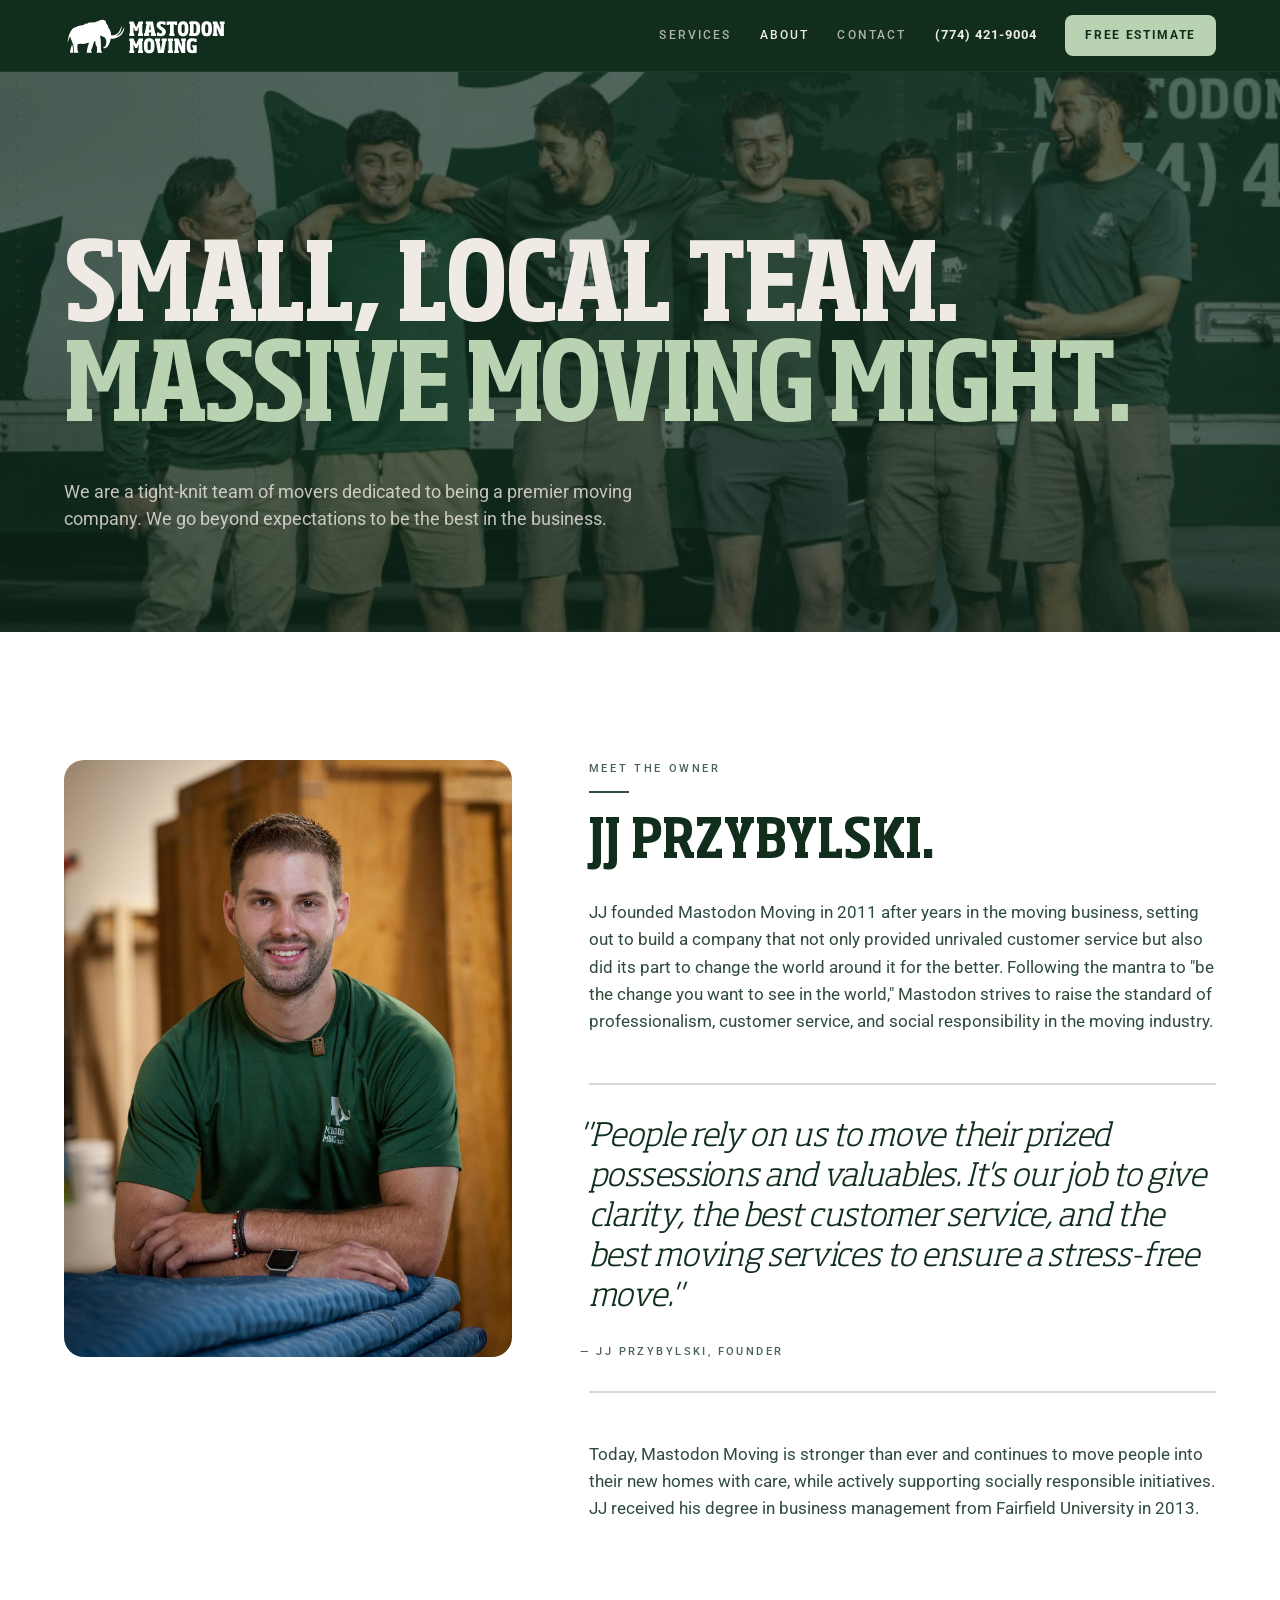
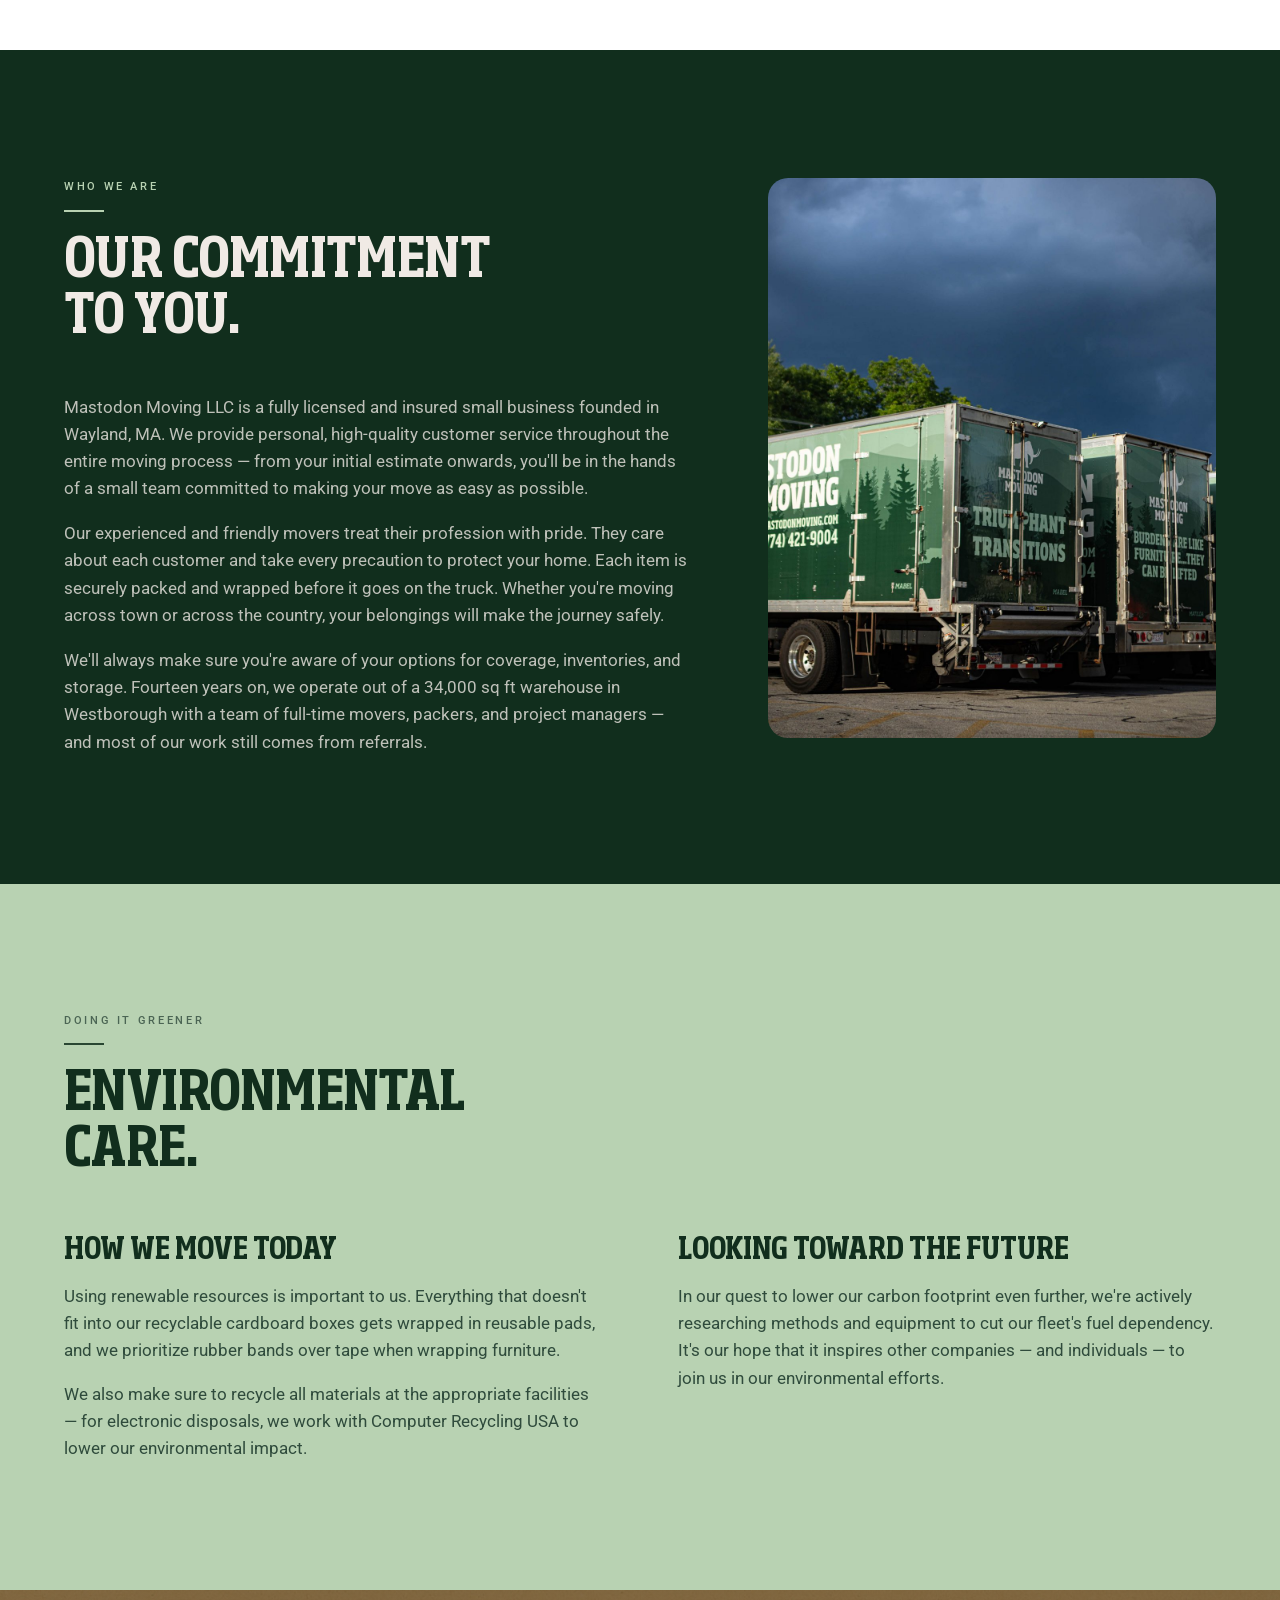
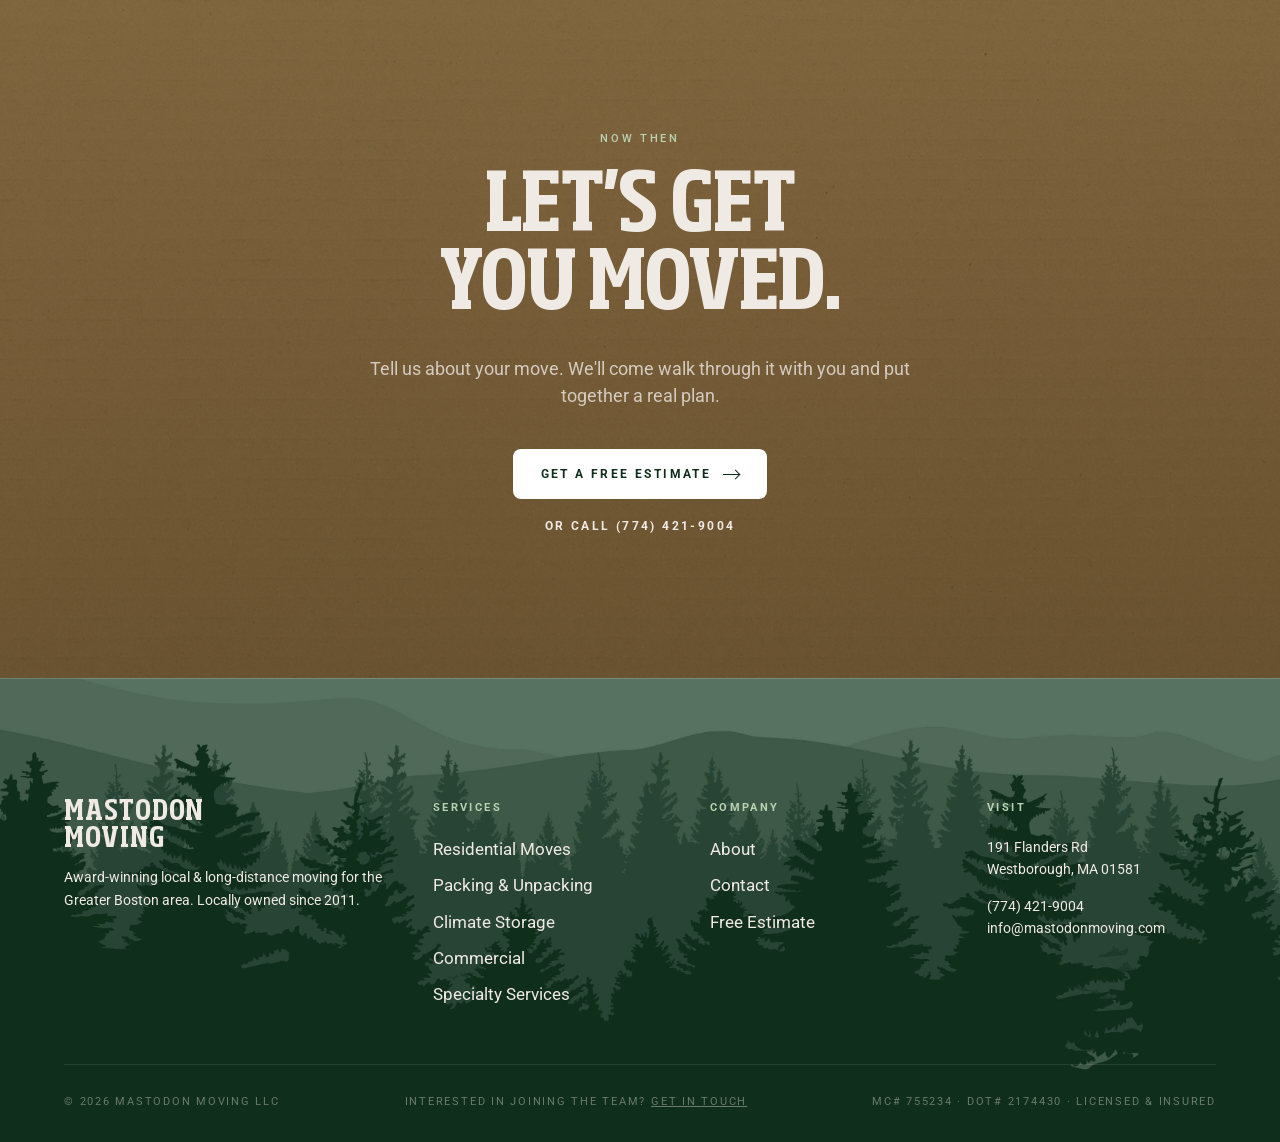
==== about.html @ f24ca20f "Add files via upload" ====
<!DOCTYPE html>
<html lang="en">
<head>
<meta charset="UTF-8">
<meta name="viewport" content="width=device-width, initial-scale=1.0">
<title>About — Mastodon Moving</title>
<link rel="stylesheet" href="shared/fonts.css">
<link rel="stylesheet" href="shared/styles.css">
<style>
.about-hero { position: relative; overflow: hidden; isolation: isolate; color: var(--cream); padding: calc(var(--nav-h) + 80px) var(--pad-x) 100px; }
.about-hero .hero-bg { position: absolute; inset: 0; z-index: -1; }
.about-hero .hero-bg img { position: absolute; inset: 0; width: 100%; height: 100%; object-fit: cover; border-radius: 0; display: block; }
.about-hero .hero-bg::after { content: ''; position: absolute; inset: 0; background: rgba(17,46,29,0.7); }
.about-hero .container { max-width: var(--maxw); margin: 0 auto; }
.about-hero .eyebrow { color: var(--mint); }
.about-hero .h-display { color: var(--cream); margin-top: 18px; max-width: 22ch; }
.about-hero .h-display .accent { color: var(--mint); }
.about-hero .lede { color: rgba(240,234,229,0.8); margin-top: 36px; max-width: 60ch; }

.story { background: var(--g900); color: var(--cream); padding: clamp(80px, 10vw, 130px) var(--pad-x); }
.story-grid { max-width: var(--maxw); margin: 0 auto; display: grid; grid-template-columns: 1.4fr 1fr; gap: clamp(40px, 6vw, 96px); align-items: start; }
.story h2 { font-family: 'SohoProCond', sans-serif; font-weight: 700; font-size: clamp(36px, 4.4vw, 56px); line-height: 1; letter-spacing: -0.01em; text-transform: uppercase; color: var(--cream); }
.story .col-body p { color: rgba(240,234,229,0.78); }
.story .col-body p + p { margin-top: 18px; }

.giving { background: var(--cream-2); padding: clamp(70px, 9vw, 110px) var(--pad-x); color: var(--g900); }
.giving-grid { max-width: var(--maxw); margin: 0 auto; display: grid; grid-template-columns: 1fr 1.4fr; gap: clamp(40px, 6vw, 96px); align-items: start; }
.giving h2 { font-family: 'SohoProCond', sans-serif; font-weight: 700; font-size: clamp(36px, 4.4vw, 56px); text-transform: uppercase; line-height: 1; }
.giving .body { color: var(--g700); margin-bottom: 28px; }
.giving-list { display: grid; grid-template-columns: 1fr 1fr; gap: 0 32px; list-style: none; margin: 0; padding: 0; }
.giving-list li { font-size: 15px; padding: 13px 0; border-bottom: 1px solid rgba(17,46,29,0.25); letter-spacing: 0.02em; }

.owner { background: var(--white); color: var(--g900); padding: clamp(80px, 10vw, 130px) var(--pad-x); }
.owner-grid { max-width: var(--maxw); margin: 0 auto; display: grid; grid-template-columns: 1fr 1.4fr; gap: clamp(40px, 6vw, 96px); align-items: start; }
.owner .col-media .ph { aspect-ratio: 3/4; width: 100%; }
.owner h2 { font-family: 'SohoProCond', sans-serif; font-weight: 700; font-size: clamp(36px, 4.4vw, 56px); line-height: 1; text-transform: uppercase; color: var(--g900); }
.owner .col-body p { color: var(--g700); }
.owner .col-body p + p { margin-top: 18px; }
.owner .pull-quote { margin: 48px 0; padding: 32px 0; border-top: 2px solid rgba(17,46,29,0.18); border-bottom: 2px solid rgba(17,46,29,0.18); font-family: 'SohoPro', sans-serif; font-weight: 300; font-size: clamp(22px, 2.5vw, 33px); line-height: 1.25; font-style: italic; letter-spacing: -0.01em; color: var(--g900); text-indent: -0.26em; hanging-punctuation: first; }
.owner .pull-quote cite { display: block; margin-top: 28px; font-style: normal; font-family: 'Roboto', sans-serif; font-size: 11px; font-weight: 500; letter-spacing: 0.22em; text-transform: uppercase; color: var(--g500); }

.enviro { background: var(--mint); padding: clamp(80px, 10vw, 130px) var(--pad-x); }
.enviro-head { max-width: var(--maxw); margin: 0 auto 56px; }
.enviro-grid { max-width: var(--maxw); margin: 0 auto; display: grid; grid-template-columns: 1fr 1fr; gap: clamp(40px, 6vw, 96px); }
.enviro h3 { font-family: 'SohoProCond', sans-serif; font-weight: 700; font-size: clamp(24px, 2.4vw, 32px); text-transform: uppercase; line-height: 1.05; margin-bottom: 16px; }
.enviro-head h2 { font-family: 'SohoProCond', sans-serif; font-weight: 700; font-size: clamp(36px, 4.4vw, 56px); text-transform: uppercase; line-height: 1; letter-spacing: -0.01em; }
.enviro .body + .body { margin-top: 16px; }

.cta-strip { background-color: #977049; background-image: linear-gradient(rgba(128,98,52,0.76), rgba(104,78,40,0.82)), url('uploads/cardboard.jpg'); background-size: cover; background-position: center; color: var(--cream); padding: clamp(80px, 11vw, 140px) var(--pad-x); text-align: center; }
.cta-strip .h1 { margin-bottom: 28px; }
.cta-strip .btn-primary { background: #fff; color: var(--g900); }
.cta-strip .btn-primary:hover { background: var(--cream); }
.cta-strip .cta-phone { background: none; border: none; padding: 2px 0; color: var(--cream); }
.cta-strip .cta-phone:hover { background: none; color: var(--mint); }
.cta-strip .lede { margin: 0 auto 40px; color: rgba(240,234,229,0.78); }
.cta-strip .actions { display: inline-flex; flex-direction: column; gap: 16px; align-items: center; }

@media (max-width: 880px) {
  .story-grid, .giving-grid, .owner-grid, .enviro-grid { grid-template-columns: 1fr; }
  .giving-list { grid-template-columns: 1fr; }
}
</style>
</head>
<body data-page="about">

<div id="nav-mount"></div>

<main>

<section class="about-hero" data-screen-label="About Hero">
  <div class="hero-bg"><img src="uploads/Team.jpg" alt="The Mastodon Moving crew"></div>
  <div class="container reveal">
    <h1 class="h-display">Small, local team.<br><span class="accent">Massive moving might.</span></h1>
    <p class="lede">We are a tight-knit team of movers dedicated to being a premier moving company. We go beyond expectations to be the best in the business.</p>
  </div>
</section>

<section class="owner" data-screen-label="Meet the Owner">
  <div class="owner-grid">
    <div class="col-media reveal">
      <img src="uploads/jj-profile_lg.jpg" alt="JJ Przybylski" style="width:100%;aspect-ratio:3/4;object-fit:cover;display:block;">
    </div>
    <div class="col-body reveal">
      <div class="eyebrow">Meet the owner</div>
      <div class="rule" style="background: var(--g900); margin-top: 14px;"></div>
      <h2 style="margin-bottom: 28px;">JJ Przybylski.</h2>
      <p class="body">JJ founded Mastodon Moving in 2011 after years in the moving business, setting out to build a company that not only provided unrivaled customer service but also did its part to change the world around it for the better. Following the mantra to "be the change you want to see in the world," Mastodon strives to raise the standard of professionalism, customer service, and social responsibility in the moving industry.</p>
      <div class="pull-quote">
        "People rely on us to move their prized possessions and valuables. It's our job to give clarity, the best customer service, and the best moving services to ensure a stress-free move."
        <cite>— JJ Przybylski, founder</cite>
      </div>
      <p class="body">Today, Mastodon Moving is stronger than ever and continues to move people into their new homes with care, while actively supporting socially responsible initiatives. JJ received his degree in business management from Fairfield University in 2013.</p>
    </div>
  </div>
</section>

<section class="story" data-screen-label="Who We Are">
  <div class="story-grid">
    <div>
      <div class="eyebrow on-dark">Who we are</div>
      <div class="rule mint" style="margin-top: 14px;"></div>
      <h2 class="reveal">Our commitment<br>to you.</h2>
      <div class="col-body reveal body" style="margin-top:48px;">
        <p>Mastodon Moving LLC is a fully licensed and insured small business founded in Wayland, MA. We provide personal, high-quality customer service throughout the entire moving process — from your initial estimate onwards, you'll be in the hands of a small team committed to making your move as easy as possible.</p>
        <p>Our experienced and friendly movers treat their profession with pride. They care about each customer and take every precaution to protect your home. Each item is securely packed and wrapped before it goes on the truck. Whether you're moving across town or across the country, your belongings will make the journey safely.</p>
        <p>We'll always make sure you're aware of your options for coverage, inventories, and storage. Fourteen years on, we operate out of a 34,000 sq ft warehouse in Westborough with a team of full-time movers, packers, and project managers — and most of our work still comes from referrals.</p>
      </div>
    </div>
    <div class="reveal">
      <img src="uploads/Trucks.jpg" alt="Mastodon Moving truck fleet" style="width:100%;aspect-ratio:4/5;object-fit:cover;object-position:center center;display:block;">
    </div>
  </div>
</section>

<section class="enviro" data-screen-label="Environmental Care">
  <div class="enviro-head reveal">
    <div class="eyebrow">Doing it greener</div>
    <div class="rule" style="background: var(--g900); margin-top: 14px;"></div>
    <h2 class="reveal">Environmental<br>care.</h2>
  </div>
  <div class="enviro-grid">
    <div class="reveal">
      <h3>How we move today</h3>
      <p class="body">Using renewable resources is important to us. Everything that doesn't fit into our recyclable cardboard boxes gets wrapped in reusable pads, and we prioritize rubber bands over tape when wrapping furniture.</p>
      <p class="body">We also make sure to recycle all materials at the appropriate facilities — for electronic disposals, we work with Computer Recycling USA to lower our environmental impact.</p>
    </div>
    <div class="reveal">
      <h3>Looking toward the future</h3>
      <p class="body">In our quest to lower our carbon footprint even further, we're actively researching methods and equipment to cut our fleet's fuel dependency. It's our hope that it inspires other companies — and individuals — to join us in our environmental efforts.</p>
    </div>
  </div>
</section>

<section class="cta-strip" data-screen-label="CTA">
  <div class="reveal">
    <div class="eyebrow on-dark" style="margin-bottom: 24px;">Now then</div>
    <h2 class="h1">Let's get<br>you moved.</h2>
    <p class="lede">Tell us about your move. We'll come walk through it with you and put together a real plan.</p>
    <div class="actions">
      <a href="quote.html" class="btn btn-primary">Get a free estimate <span class="arrow"></span></a>
      <a href="tel:7744219004" class="btn cta-phone">Or call (774) 421-9004</a>
    </div>
  </div>
</section>

</main>

<div id="footer-mount"></div>
<script src="shared/chrome.js"></script>
</body>
</html>
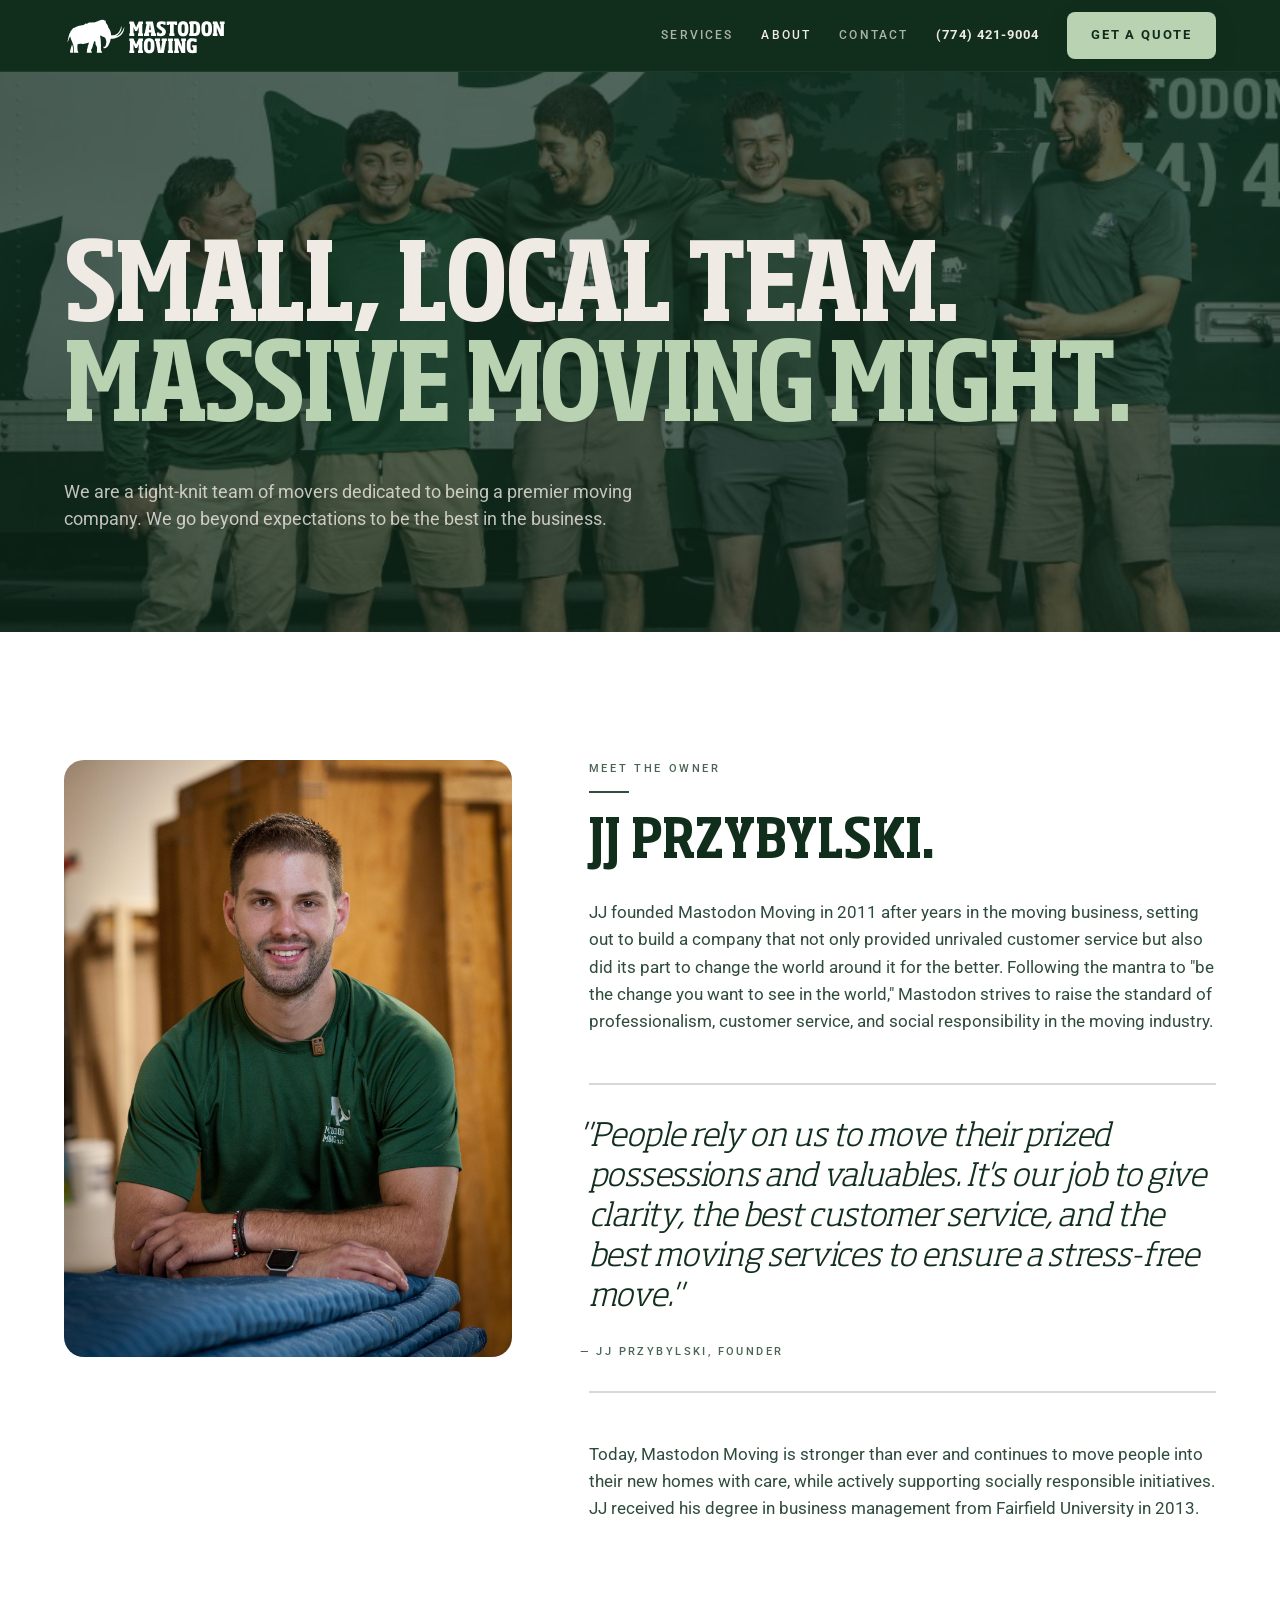
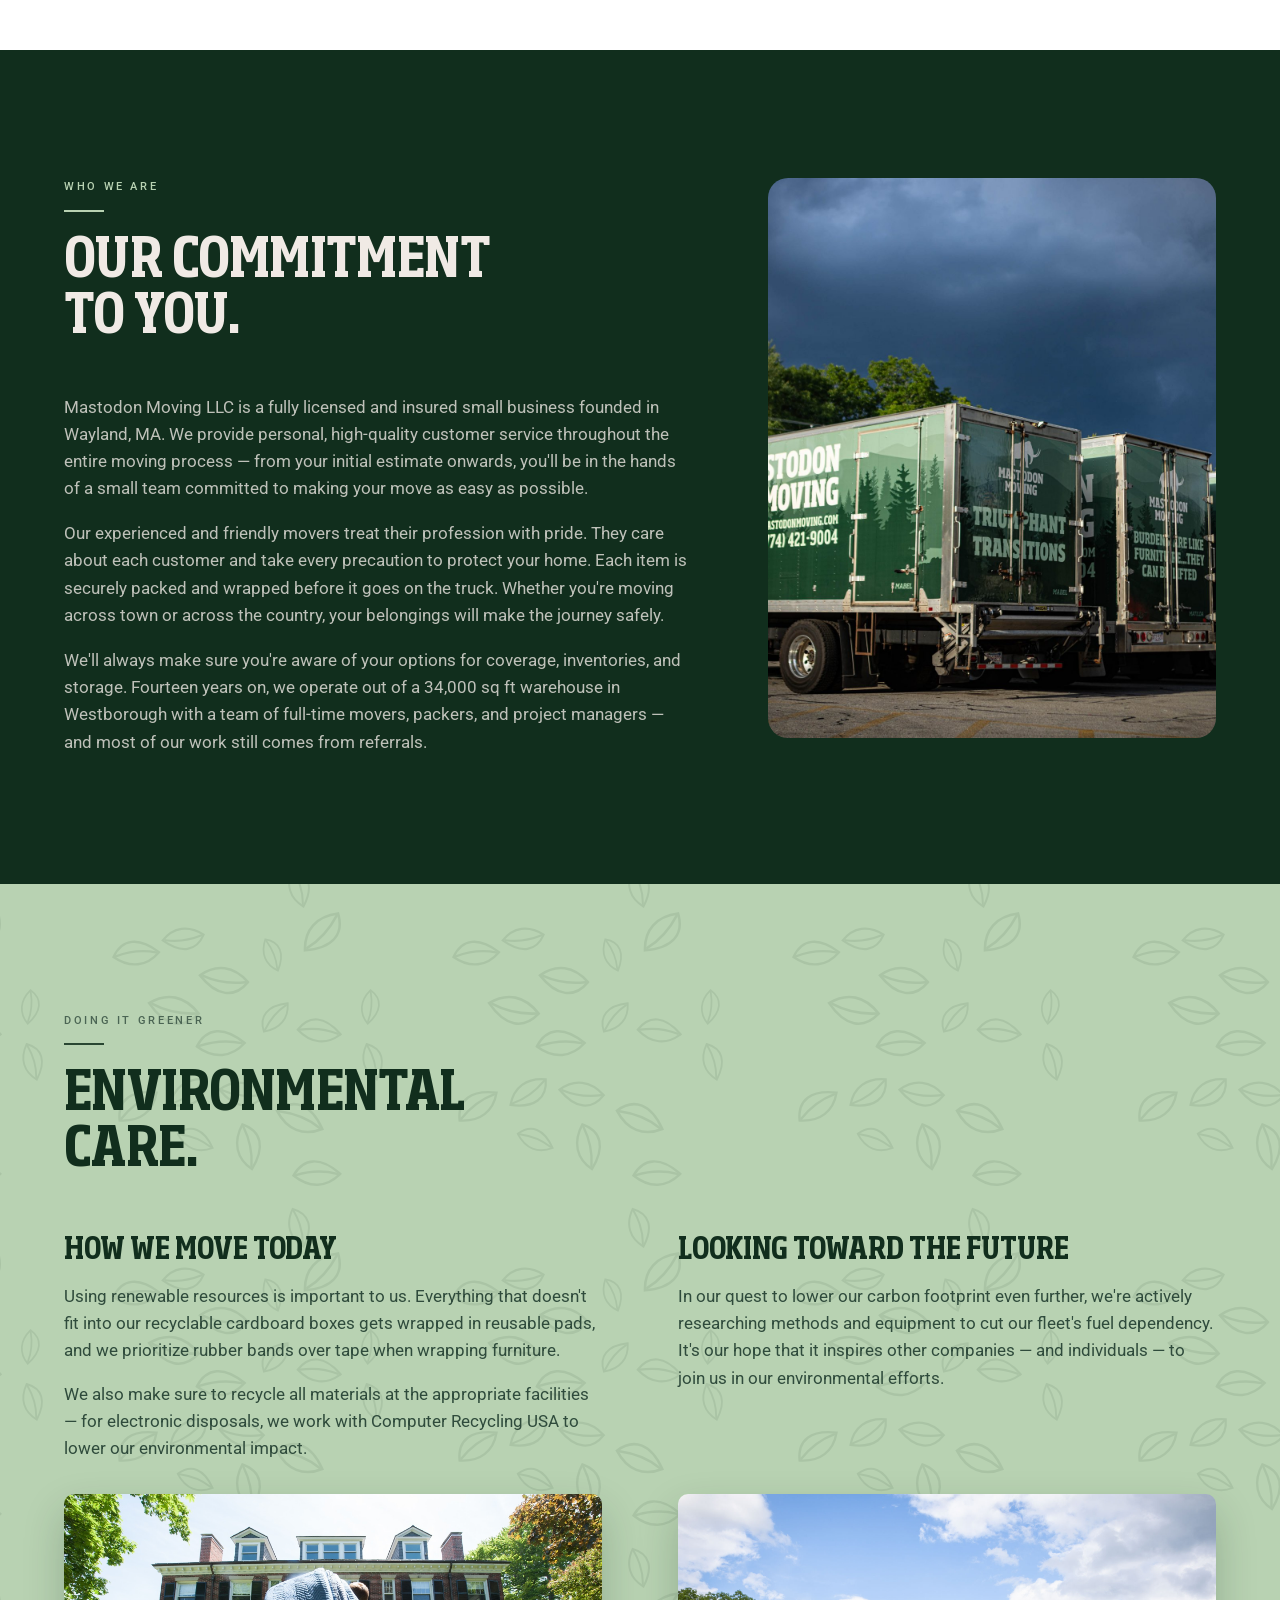
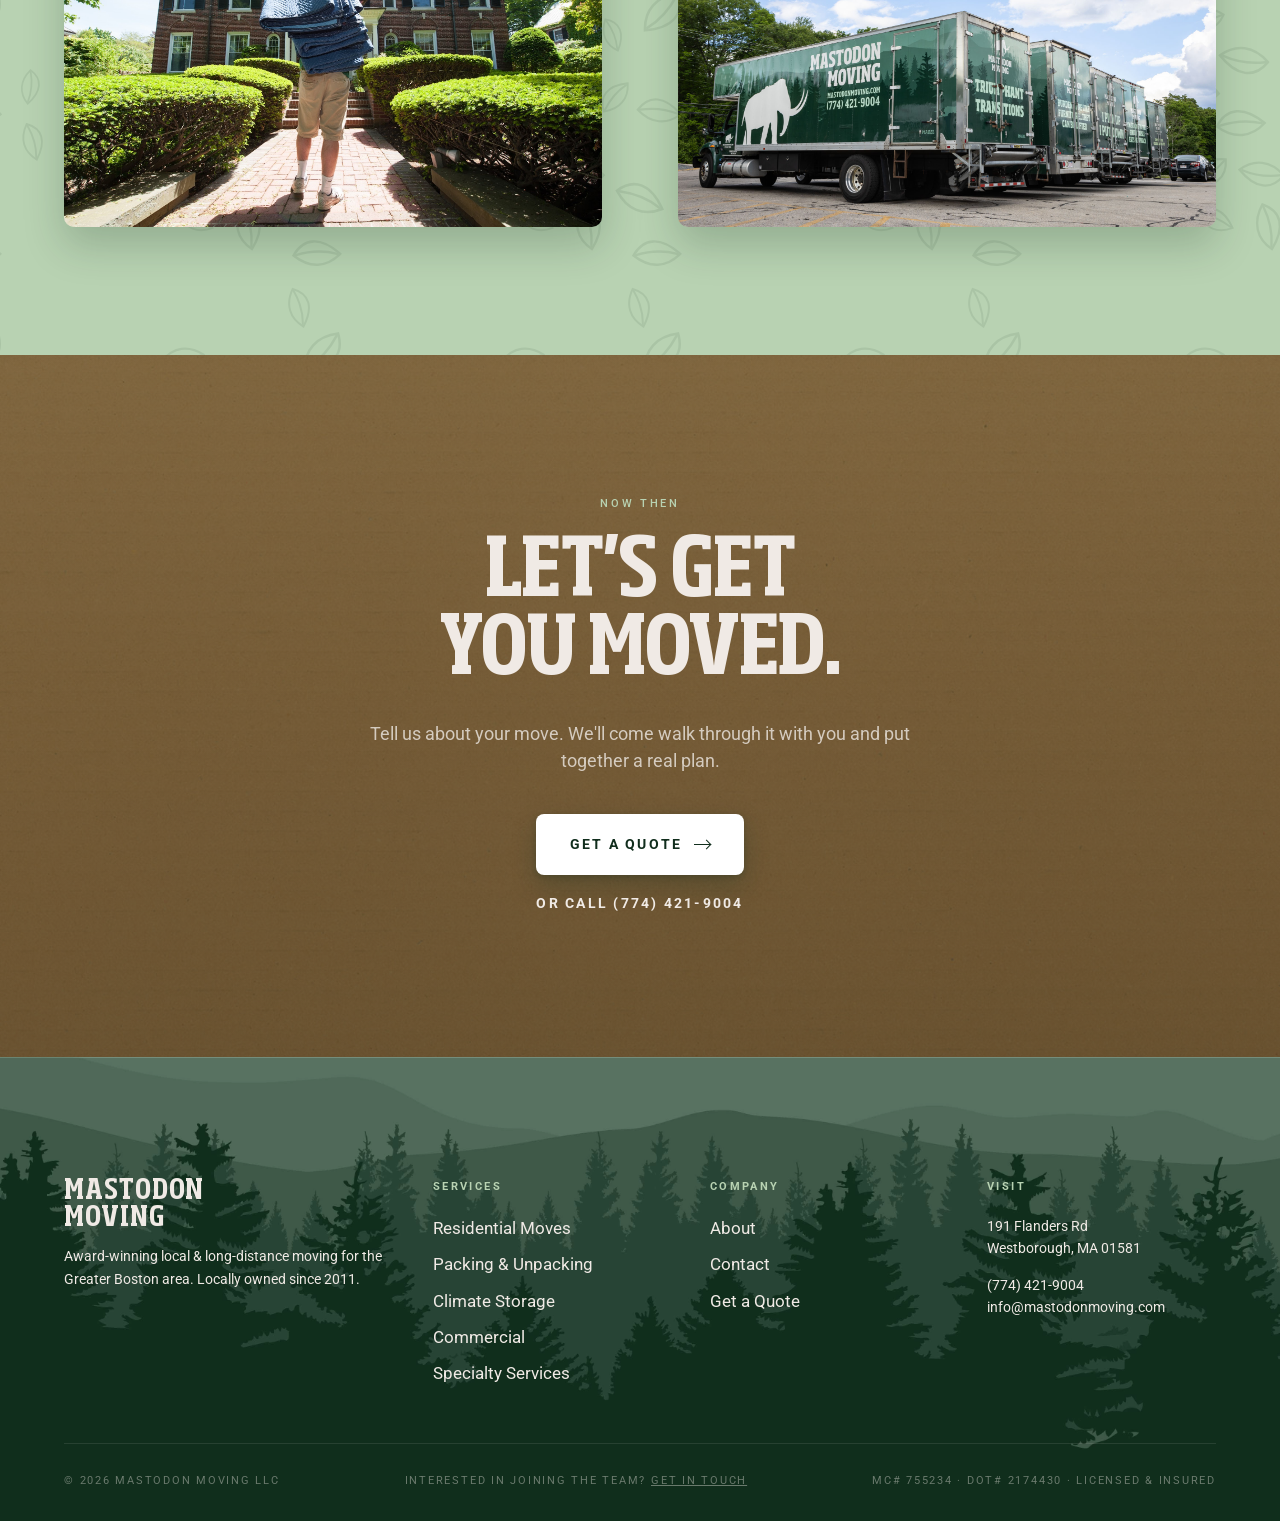
==== commit 4d9329da: "Add files via upload Sept 8 updates." ====
--- a/about.html
+++ b/about.html
@@ -39,19 +39,31 @@
 .owner .pull-quote { margin: 48px 0; padding: 32px 0; border-top: 2px solid rgba(17,46,29,0.18); border-bottom: 2px solid rgba(17,46,29,0.18); font-family: 'SohoPro', sans-serif; font-weight: 300; font-size: clamp(22px, 2.5vw, 33px); line-height: 1.25; font-style: italic; letter-spacing: -0.01em; color: var(--g900); text-indent: -0.26em; hanging-punctuation: first; }
 .owner .pull-quote cite { display: block; margin-top: 28px; font-style: normal; font-family: 'Roboto', sans-serif; font-size: 11px; font-weight: 500; letter-spacing: 0.22em; text-transform: uppercase; color: var(--g500); }
 
-.enviro { background: var(--mint); padding: clamp(80px, 10vw, 130px) var(--pad-x); }
+.enviro { position: relative; overflow: hidden; background: var(--mint); padding: clamp(80px, 10vw, 130px) var(--pad-x); }
+.enviro::before { content: ""; position: absolute; inset: 0; z-index: 0; pointer-events: none; opacity: 0.085; background-repeat: repeat; background-size: 340px 340px; background-image: url("data:image/svg+xml;utf8,%3Csvg xmlns='http://www.w3.org/2000/svg' width='340' height='340' viewBox='0 0 340 340'%3E%3Cg fill='none' stroke='%23112E1D' stroke-width='2.8' stroke-linecap='round' vector-effect='non-scaling-stroke'%3E%3Cpath d='M0 0C22 4 34 20 32 44 8 46-4 30 0 0z' transform='translate(173.8 125.7) rotate(318) scale(0.93) translate(-15 -23)'/%3E%3Cpath d='M2 3C8 20 18 32 30 42' transform='translate(173.8 125.7) rotate(318) scale(0.93) translate(-15 -23)'/%3E%3Cpath d='M0 0C22 4 34 20 32 44 8 46-4 30 0 0z' transform='translate(183.5 54.6) rotate(298) scale(0.76) translate(-15 -23)'/%3E%3Cpath d='M2 3C8 20 18 32 30 42' transform='translate(183.5 54.6) rotate(298) scale(0.76) translate(-15 -23)'/%3E%3Cpath d='M0 0C22 4 34 20 32 44 8 46-4 30 0 0z' transform='translate(183.5 394.6) rotate(298) scale(0.76) translate(-15 -23)'/%3E%3Cpath d='M2 3C8 20 18 32 30 42' transform='translate(183.5 394.6) rotate(298) scale(0.76) translate(-15 -23)'/%3E%3Cpath d='M0 0C22 4 34 20 32 44 8 46-4 30 0 0z' transform='translate(224.0 96.0) rotate(314) scale(0.89) translate(-15 -23)'/%3E%3Cpath d='M2 3C8 20 18 32 30 42' transform='translate(224.0 96.0) rotate(314) scale(0.89) translate(-15 -23)'/%3E%3Cpath d='M0 0C22 4 34 20 32 44 8 46-4 30 0 0z' transform='translate(135.9 69.4) rotate(120) scale(0.84) translate(-15 -23)'/%3E%3Cpath d='M2 3C8 20 18 32 30 42' transform='translate(135.9 69.4) rotate(120) scale(0.84) translate(-15 -23)'/%3E%3Cpath d='M0 0C22 4 34 20 32 44 8 46-4 30 0 0z' transform='translate(-23.4 -50.5) rotate(124) scale(0.86) translate(-15 -23)'/%3E%3Cpath d='M2 3C8 20 18 32 30 42' transform='translate(-23.4 -50.5) rotate(124) scale(0.86) translate(-15 -23)'/%3E%3Cpath d='M0 0C22 4 34 20 32 44 8 46-4 30 0 0z' transform='translate(-23.4 289.5) rotate(124) scale(0.86) translate(-15 -23)'/%3E%3Cpath d='M2 3C8 20 18 32 30 42' transform='translate(-23.4 289.5) rotate(124) scale(0.86) translate(-15 -23)'/%3E%3Cpath d='M0 0C22 4 34 20 32 44 8 46-4 30 0 0z' transform='translate(316.6 -50.5) rotate(124) scale(0.86) translate(-15 -23)'/%3E%3Cpath d='M2 3C8 20 18 32 30 42' transform='translate(316.6 -50.5) rotate(124) scale(0.86) translate(-15 -23)'/%3E%3Cpath d='M0 0C22 4 34 20 32 44 8 46-4 30 0 0z' transform='translate(316.6 289.5) rotate(124) scale(0.86) translate(-15 -23)'/%3E%3Cpath d='M2 3C8 20 18 32 30 42' transform='translate(316.6 289.5) rotate(124) scale(0.86) translate(-15 -23)'/%3E%3Cpath d='M0 0C22 4 34 20 32 44 8 46-4 30 0 0z' transform='translate(-41.0 3.3) rotate(200) scale(0.72) translate(-15 -23)'/%3E%3Cpath d='M2 3C8 20 18 32 30 42' transform='translate(-41.0 3.3) rotate(200) scale(0.72) translate(-15 -23)'/%3E%3Cpath d='M0 0C22 4 34 20 32 44 8 46-4 30 0 0z' transform='translate(-41.0 343.3) rotate(200) scale(0.72) translate(-15 -23)'/%3E%3Cpath d='M2 3C8 20 18 32 30 42' transform='translate(-41.0 343.3) rotate(200) scale(0.72) translate(-15 -23)'/%3E%3Cpath d='M0 0C22 4 34 20 32 44 8 46-4 30 0 0z' transform='translate(299.0 3.3) rotate(200) scale(0.72) translate(-15 -23)'/%3E%3Cpath d='M2 3C8 20 18 32 30 42' transform='translate(299.0 3.3) rotate(200) scale(0.72) translate(-15 -23)'/%3E%3Cpath d='M0 0C22 4 34 20 32 44 8 46-4 30 0 0z' transform='translate(299.0 343.3) rotate(200) scale(0.72) translate(-15 -23)'/%3E%3Cpath d='M2 3C8 20 18 32 30 42' transform='translate(299.0 343.3) rotate(200) scale(0.72) translate(-15 -23)'/%3E%3Cpath d='M0 0C22 4 34 20 32 44 8 46-4 30 0 0z' transform='translate(272.4 70.5) rotate(194) scale(0.62) translate(-15 -23)'/%3E%3Cpath d='M2 3C8 20 18 32 30 42' transform='translate(272.4 70.5) rotate(194) scale(0.62) translate(-15 -23)'/%3E%3Cpath d='M0 0C22 4 34 20 32 44 8 46-4 30 0 0z' transform='translate(-17.4 48.6) rotate(258) scale(0.91) translate(-15 -23)'/%3E%3Cpath d='M2 3C8 20 18 32 30 42' transform='translate(-17.4 48.6) rotate(258) scale(0.91) translate(-15 -23)'/%3E%3Cpath d='M0 0C22 4 34 20 32 44 8 46-4 30 0 0z' transform='translate(-17.4 388.6) rotate(258) scale(0.91) translate(-15 -23)'/%3E%3Cpath d='M2 3C8 20 18 32 30 42' transform='translate(-17.4 388.6) rotate(258) scale(0.91) translate(-15 -23)'/%3E%3Cpath d='M0 0C22 4 34 20 32 44 8 46-4 30 0 0z' transform='translate(322.6 48.6) rotate(258) scale(0.91) translate(-15 -23)'/%3E%3Cpath d='M2 3C8 20 18 32 30 42' transform='translate(322.6 48.6) rotate(258) scale(0.91) translate(-15 -23)'/%3E%3Cpath d='M0 0C22 4 34 20 32 44 8 46-4 30 0 0z' transform='translate(322.6 388.6) rotate(258) scale(0.91) translate(-15 -23)'/%3E%3Cpath d='M2 3C8 20 18 32 30 42' transform='translate(322.6 388.6) rotate(258) scale(0.91) translate(-15 -23)'/%3E%3Cpath d='M0 0C22 4 34 20 32 44 8 46-4 30 0 0z' transform='translate(-20.9 146.9) rotate(132) scale(0.79) translate(-15 -23)'/%3E%3Cpath d='M2 3C8 20 18 32 30 42' transform='translate(-20.9 146.9) rotate(132) scale(0.79) translate(-15 -23)'/%3E%3Cpath d='M0 0C22 4 34 20 32 44 8 46-4 30 0 0z' transform='translate(319.1 146.9) rotate(132) scale(0.79) translate(-15 -23)'/%3E%3Cpath d='M2 3C8 20 18 32 30 42' transform='translate(319.1 146.9) rotate(132) scale(0.79) translate(-15 -23)'/%3E%3Cpath d='M0 0C22 4 34 20 32 44 8 46-4 30 0 0z' transform='translate(32.6 177.4) rotate(200) scale(0.68) translate(-15 -23)'/%3E%3Cpath d='M2 3C8 20 18 32 30 42' transform='translate(32.6 177.4) rotate(200) scale(0.68) translate(-15 -23)'/%3E%3Cpath d='M0 0C22 4 34 20 32 44 8 46-4 30 0 0z' transform='translate(372.6 177.4) rotate(200) scale(0.68) translate(-15 -23)'/%3E%3Cpath d='M2 3C8 20 18 32 30 42' transform='translate(372.6 177.4) rotate(200) scale(0.68) translate(-15 -23)'/%3E%3Cpath d='M0 0C22 4 34 20 32 44 8 46-4 30 0 0z' transform='translate(30.0 122.9) rotate(221) scale(0.62) translate(-15 -23)'/%3E%3Cpath d='M2 3C8 20 18 32 30 42' transform='translate(30.0 122.9) rotate(221) scale(0.62) translate(-15 -23)'/%3E%3Cpath d='M0 0C22 4 34 20 32 44 8 46-4 30 0 0z' transform='translate(370.0 122.9) rotate(221) scale(0.62) translate(-15 -23)'/%3E%3Cpath d='M2 3C8 20 18 32 30 42' transform='translate(370.0 122.9) rotate(221) scale(0.62) translate(-15 -23)'/%3E%3Cpath d='M0 0C22 4 34 20 32 44 8 46-4 30 0 0z' transform='translate(220.5 159.5) rotate(122) scale(0.88) translate(-15 -23)'/%3E%3Cpath d='M2 3C8 20 18 32 30 42' transform='translate(220.5 159.5) rotate(122) scale(0.88) translate(-15 -23)'/%3E%3Cpath d='M0 0C22 4 34 20 32 44 8 46-4 30 0 0z' transform='translate(241.7 209.6) rotate(313) scale(0.82) translate(-15 -23)'/%3E%3Cpath d='M2 3C8 20 18 32 30 42' transform='translate(241.7 209.6) rotate(313) scale(0.82) translate(-15 -23)'/%3E%3Cpath d='M0 0C22 4 34 20 32 44 8 46-4 30 0 0z' transform='translate(275.0 133.0) rotate(76) scale(0.68) translate(-15 -23)'/%3E%3Cpath d='M2 3C8 20 18 32 30 42' transform='translate(275.0 133.0) rotate(76) scale(0.68) translate(-15 -23)'/%3E%3Cpath d='M0 0C22 4 34 20 32 44 8 46-4 30 0 0z' transform='translate(188.9 208.9) rotate(270) scale(0.80) translate(-15 -23)'/%3E%3Cpath d='M2 3C8 20 18 32 30 42' transform='translate(188.9 208.9) rotate(270) scale(0.80) translate(-15 -23)'/%3E%3Cpath d='M0 0C22 4 34 20 32 44 8 46-4 30 0 0z' transform='translate(137.2 221.7) rotate(89) scale(0.85) translate(-15 -23)'/%3E%3Cpath d='M2 3C8 20 18 32 30 42' transform='translate(137.2 221.7) rotate(89) scale(0.85) translate(-15 -23)'/%3E%3Cpath d='M0 0C22 4 34 20 32 44 8 46-4 30 0 0z' transform='translate(195.4 255.9) rotate(148) scale(0.69) translate(-15 -23)'/%3E%3Cpath d='M2 3C8 20 18 32 30 42' transform='translate(195.4 255.9) rotate(148) scale(0.69) translate(-15 -23)'/%3E%3Cpath d='M0 0C22 4 34 20 32 44 8 46-4 30 0 0z' transform='translate(-40.1 234.6) rotate(148) scale(0.90) translate(-15 -23)'/%3E%3Cpath d='M2 3C8 20 18 32 30 42' transform='translate(-40.1 234.6) rotate(148) scale(0.90) translate(-15 -23)'/%3E%3Cpath d='M0 0C22 4 34 20 32 44 8 46-4 30 0 0z' transform='translate(299.9 234.6) rotate(148) scale(0.90) translate(-15 -23)'/%3E%3Cpath d='M2 3C8 20 18 32 30 42' transform='translate(299.9 234.6) rotate(148) scale(0.90) translate(-15 -23)'/%3E%3Cpath d='M0 0C22 4 34 20 32 44 8 46-4 30 0 0z' transform='translate(248.3 262.3) rotate(204) scale(0.84) translate(-15 -23)'/%3E%3Cpath d='M2 3C8 20 18 32 30 42' transform='translate(248.3 262.3) rotate(204) scale(0.84) translate(-15 -23)'/%3E%3C/g%3E%3C/svg%3E"); }
+.enviro-head, .enviro-grid { position: relative; z-index: 1; }
 .enviro-head { max-width: var(--maxw); margin: 0 auto 56px; }
 .enviro-grid { max-width: var(--maxw); margin: 0 auto; display: grid; grid-template-columns: 1fr 1fr; gap: clamp(40px, 6vw, 96px); }
 .enviro h3 { font-family: 'SohoProCond', sans-serif; font-weight: 700; font-size: clamp(24px, 2.4vw, 32px); text-transform: uppercase; line-height: 1.05; margin-bottom: 16px; }
 .enviro-head h2 { font-family: 'SohoProCond', sans-serif; font-weight: 700; font-size: clamp(36px, 4.4vw, 56px); text-transform: uppercase; line-height: 1; letter-spacing: -0.01em; }
 .enviro .body + .body { margin-top: 16px; }
+.enviro-grid > div { display: flex; flex-direction: column; }
+.enviro-img { margin-top: auto; padding-top: 32px; }
+.enviro-img img { border-radius: 10px; box-shadow: 0 18px 40px rgba(17,46,29,0.22); }
+.enviro-img img { display: block; width: 100%; height: clamp(220px, 26vw, 340px); object-fit: cover; }
 
 .cta-strip { background-color: #977049; background-image: linear-gradient(rgba(128,98,52,0.76), rgba(104,78,40,0.82)), url('uploads/cardboard.jpg'); background-size: cover; background-position: center; color: var(--cream); padding: clamp(80px, 11vw, 140px) var(--pad-x); text-align: center; }
+.cta-strip { position: relative; overflow: hidden; }
+.cta-strip > .reveal { position: relative; z-index: 2; }
+.cta-deco { position: absolute; z-index: 1; pointer-events: none; user-select: none; filter: drop-shadow(0 26px 38px rgba(0,0,0,0.32)); }
+.cta-deco.boxes { left: clamp(-200px, -8vw, -80px); bottom: clamp(-110px, -6vw, -50px); width: clamp(360px, 40vw, 640px); }
+.cta-deco.blankets { right: clamp(-170px, -7vw, -70px); top: 50%; transform: translateY(-48%); width: clamp(300px, 33vw, 540px); }
+@media (max-width: 820px) { .cta-deco { display: none; } }
 .cta-strip .h1 { margin-bottom: 28px; }
 .cta-strip .btn-primary { background: #fff; color: var(--g900); }
 .cta-strip .btn-primary:hover { background: var(--cream); }
-.cta-strip .cta-phone { background: none; border: none; padding: 2px 0; color: var(--cream); }
-.cta-strip .cta-phone:hover { background: none; color: var(--mint); }
+.cta-strip .cta-phone { background: none; border: none; padding: 2px 0; color: var(--cream); box-shadow: none; }
+.cta-strip .cta-phone:hover { background: none; color: var(--mint); box-shadow: none; }
 .cta-strip .lede { margin: 0 auto 40px; color: rgba(240,234,229,0.78); }
 .cta-strip .actions { display: inline-flex; flex-direction: column; gap: 16px; align-items: center; }
 
@@ -123,21 +135,25 @@
       <h3>How we move today</h3>
       <p class="body">Using renewable resources is important to us. Everything that doesn't fit into our recyclable cardboard boxes gets wrapped in reusable pads, and we prioritize rubber bands over tape when wrapping furniture.</p>
       <p class="body">We also make sure to recycle all materials at the appropriate facilities — for electronic disposals, we work with Computer Recycling USA to lower our environmental impact.</p>
+      <div class="enviro-img"><img src="uploads/carrying-pads2.jpeg" alt="A Mastodon mover carrying a stack of reusable moving pads up to a home"></div>
     </div>
     <div class="reveal">
       <h3>Looking toward the future</h3>
       <p class="body">In our quest to lower our carbon footprint even further, we're actively researching methods and equipment to cut our fleet's fuel dependency. It's our hope that it inspires other companies — and individuals — to join us in our environmental efforts.</p>
+      <div class="enviro-img"><img src="uploads/4Z2A7344.jpg" alt="Mastodon Moving's fleet of green box trucks lined up under a blue sky"></div>
     </div>
   </div>
 </section>
 
 <section class="cta-strip" data-screen-label="CTA">
+  <img class="cta-deco boxes" src="uploads/boxes2.png" alt="" aria-hidden="true">
+  <img class="cta-deco blankets" src="uploads/blankets3.png" alt="" aria-hidden="true">
   <div class="reveal">
     <div class="eyebrow on-dark" style="margin-bottom: 24px;">Now then</div>
     <h2 class="h1">Let's get<br>you moved.</h2>
     <p class="lede">Tell us about your move. We'll come walk through it with you and put together a real plan.</p>
     <div class="actions">
-      <a href="quote.html" class="btn btn-primary">Get a free estimate <span class="arrow"></span></a>
+      <a href="quote.html" class="btn btn-primary">Get a quote <span class="arrow"></span></a>
       <a href="tel:7744219004" class="btn cta-phone">Or call (774) 421-9004</a>
     </div>
   </div>
--- a/shared/styles.css
+++ b/shared/styles.css
@@ -140,13 +140,15 @@
 .nav-cta {
   background: var(--mint);
   color: var(--g900) !important;
-  padding: 11px 20px;
+  padding: 13px 24px;
   letter-spacing: 0.14em !important;
   font-weight: 700 !important;
+  font-size: 13px !important;
   border-radius: 8px;
-  transition: background .2s;
-}
-.nav-cta:hover { background: var(--cream) !important; }
+  box-shadow: 0 7px 18px rgba(17,46,29,0.3);
+  transition: background .2s, box-shadow .2s;
+}
+.nav-cta:hover { background: var(--cream) !important; box-shadow: 0 12px 26px rgba(17,46,29,0.38); }
 
 .nav-mobile-toggle { display: none; }
 
@@ -168,16 +170,18 @@
   display: inline-flex;
   align-items: center;
   gap: 12px;
-  padding: 16px 28px;
-  font-size: 12px;
-  font-weight: 700;
-  letter-spacing: 0.2em;
+  padding: 20px 34px;
+  font-size: 14px;
+  font-weight: 700;
+  letter-spacing: 0.16em;
   text-transform: uppercase;
   border-radius: 8px;
-  transition: background .2s, color .2s, transform .2s;
+  box-shadow: 0 10px 24px rgba(17,46,29,0.26), 0 2px 5px rgba(17,46,29,0.18);
+  transition: background .2s, color .2s, transform .2s, box-shadow .2s;
   white-space: nowrap;
 }
-.btn:hover { transform: translateY(-1px); }
+.btn:hover { transform: translateY(-2px); box-shadow: 0 18px 36px rgba(17,46,29,0.34), 0 3px 8px rgba(17,46,29,0.2); }
+.btn:active { transform: translateY(0); box-shadow: 0 4px 10px rgba(17,46,29,0.26); }
 .btn-primary { background: var(--mint); color: var(--g900); }
 .btn-primary:hover { background: var(--cream); }
 .btn-dark { background: var(--g900); color: var(--cream); }
@@ -185,13 +189,16 @@
 .btn-ghost {
   background: transparent;
   color: var(--cream);
-  border: 1px solid rgba(240,234,229,0.4);
-}
-.btn-ghost:hover { background: rgba(240,234,229,0.08); border-color: var(--cream); }
+  border: 2px solid rgba(240,234,229,0.55);
+  box-shadow: 0 8px 22px rgba(0,0,0,0.24);
+}
+.btn-ghost:hover { background: rgba(240,234,229,0.1); border-color: var(--cream); }
 .btn-ghost.on-light {
   color: var(--g900);
-  border-color: rgba(17,46,29,0.3);
-}
+  border-color: rgba(17,46,29,0.45);
+}
+.btn.cta-phone, .btn.btn-text, .btn.btn-link { box-shadow: none; }
+.btn.cta-phone:hover, .btn.btn-text:hover, .btn.btn-link:hover { box-shadow: none; }
 .btn-ghost.on-light:hover { background: rgba(17,46,29,0.04); border-color: var(--g900); }
 
 .btn .arrow {
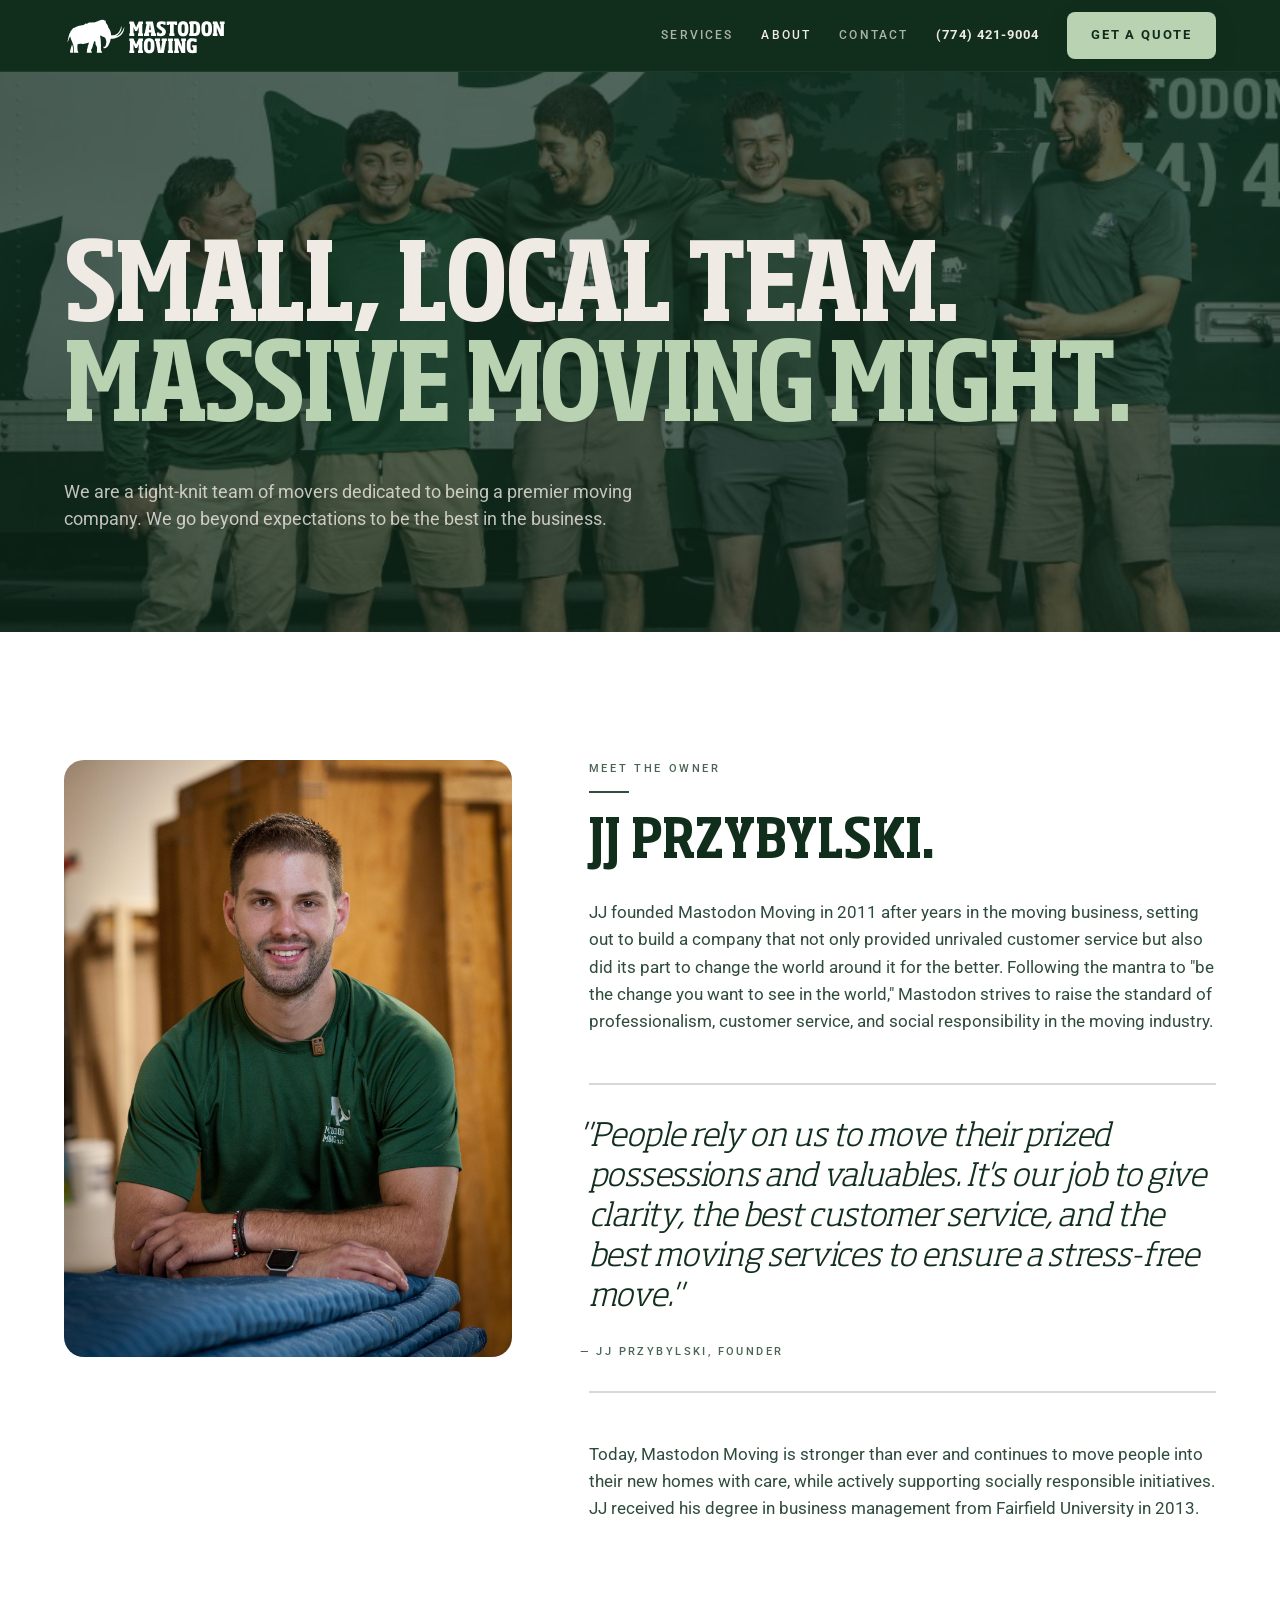
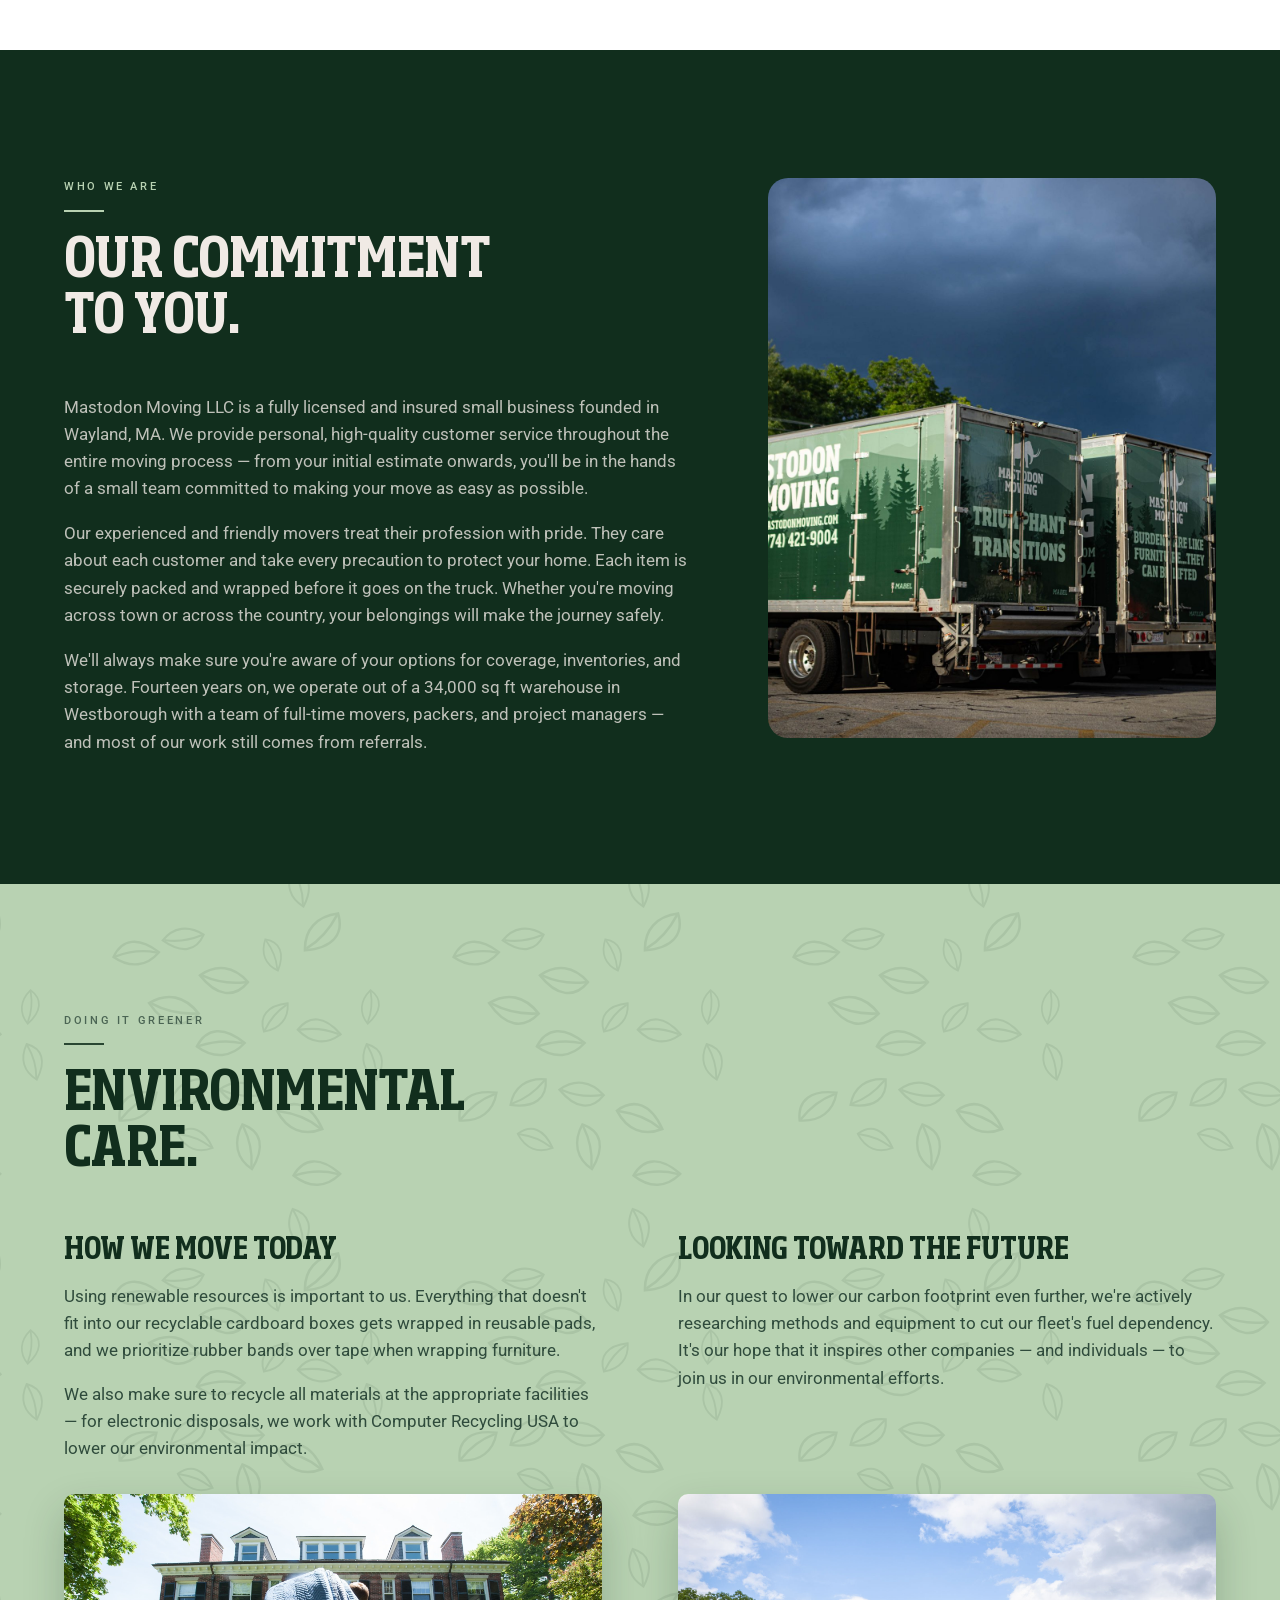
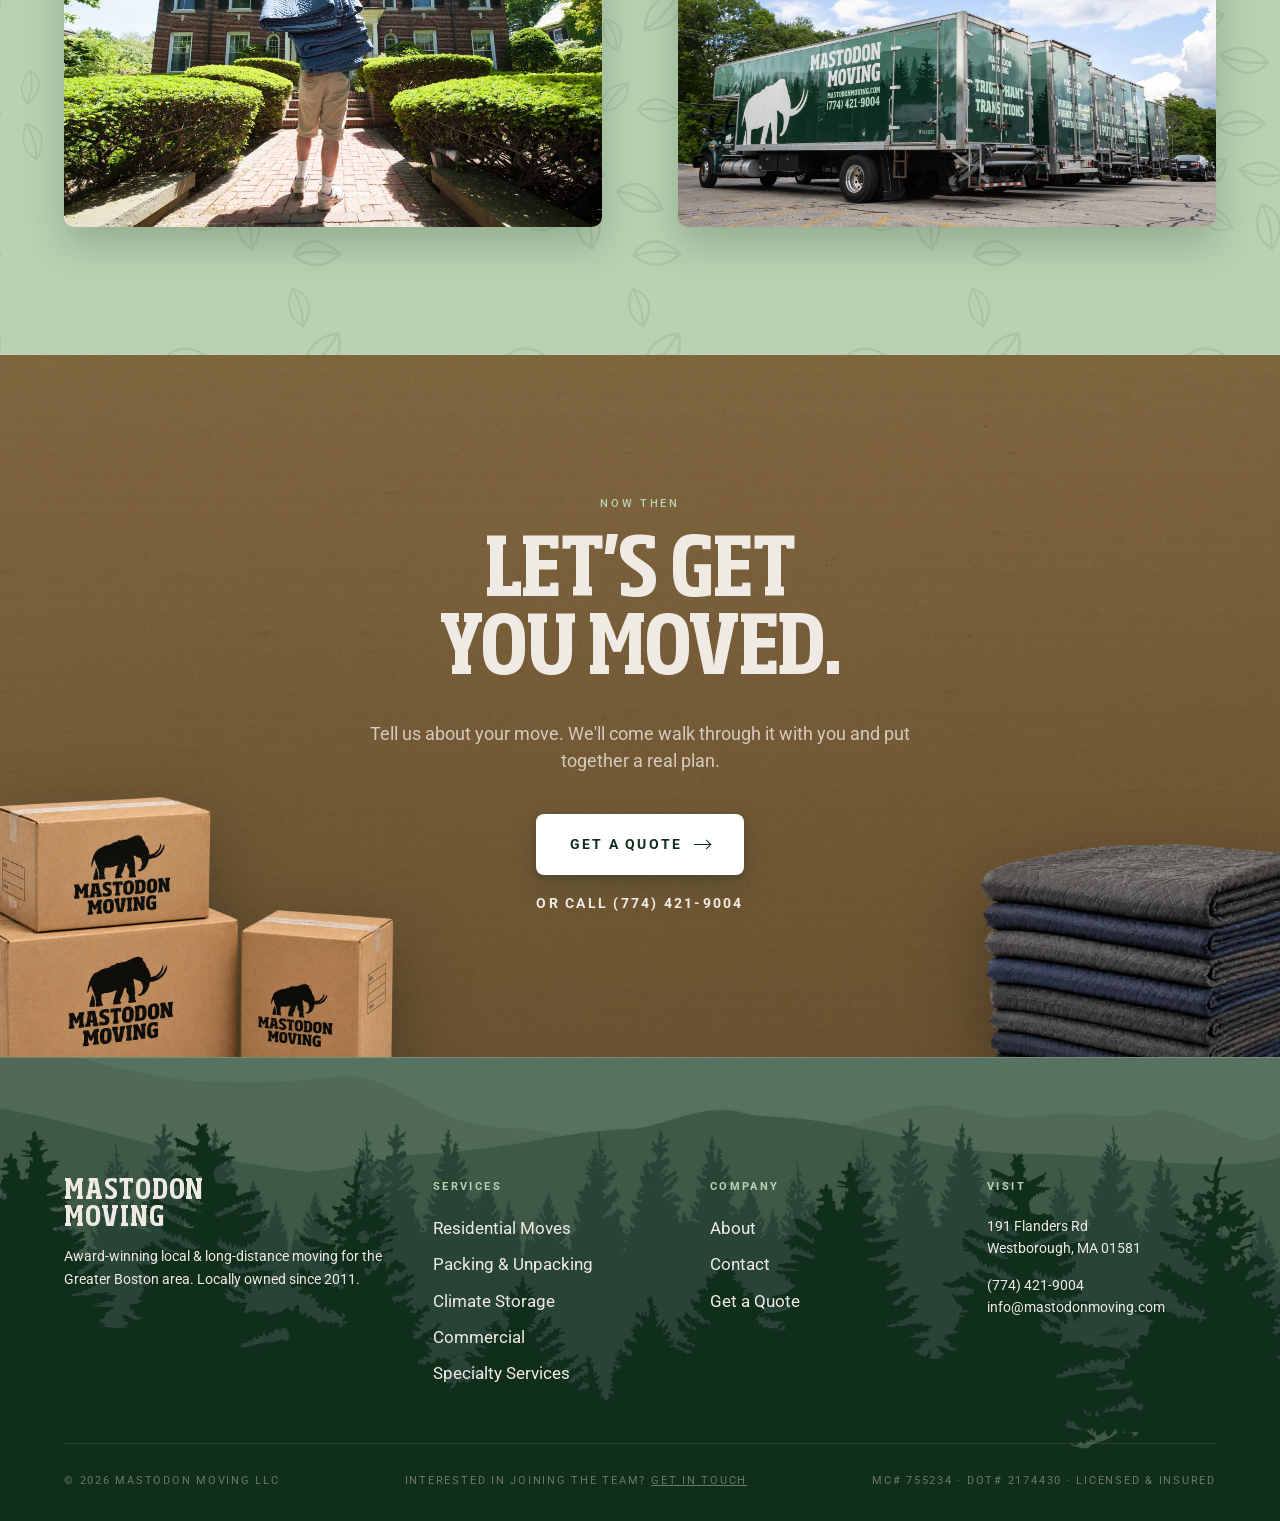
==== commit 202c6322: "Add files via upload Mobile improvements and icons fixes." ====
--- a/about.html
+++ b/about.html
@@ -57,7 +57,7 @@
 .cta-strip > .reveal { position: relative; z-index: 2; }
 .cta-deco { position: absolute; z-index: 1; pointer-events: none; user-select: none; filter: drop-shadow(0 26px 38px rgba(0,0,0,0.32)); }
 .cta-deco.boxes { left: clamp(-200px, -8vw, -80px); bottom: clamp(-110px, -6vw, -50px); width: clamp(360px, 40vw, 640px); }
-.cta-deco.blankets { right: clamp(-170px, -7vw, -70px); top: 50%; transform: translateY(-48%); width: clamp(300px, 33vw, 540px); }
+.cta-deco.blankets { right: clamp(-210px, -8vw, -90px); bottom: clamp(-140px, -8vw, -70px); width: clamp(320px, 35vw, 575px); }
 @media (max-width: 820px) { .cta-deco { display: none; } }
 .cta-strip .h1 { margin-bottom: 28px; }
 .cta-strip .btn-primary { background: #fff; color: var(--g900); }
@@ -147,7 +147,7 @@
 
 <section class="cta-strip" data-screen-label="CTA">
   <img class="cta-deco boxes" src="uploads/boxes2.png" alt="" aria-hidden="true">
-  <img class="cta-deco blankets" src="uploads/blankets3.png" alt="" aria-hidden="true">
+  <img class="cta-deco blankets" src="uploads/blankets.png" alt="" aria-hidden="true">
   <div class="reveal">
     <div class="eyebrow on-dark" style="margin-bottom: 24px;">Now then</div>
     <h2 class="h1">Let's get<br>you moved.</h2>
--- a/shared/styles.css
+++ b/shared/styles.css
@@ -151,15 +151,54 @@
 .nav-cta:hover { background: var(--cream) !important; box-shadow: 0 12px 26px rgba(17,46,29,0.38); }
 
 .nav-mobile-toggle { display: none; }
+.nav-drawer { display: none; }
 
 @media (max-width: 880px) {
+  .nav { padding: 0 20px; }
+  .nav-logo svg { height: 30px; }
   .nav-links { display: none; }
   .nav-mobile-toggle {
+    display: flex; flex-direction: column; justify-content: center; gap: 5px;
+    width: 44px; height: 44px; margin-right: -10px;
+    align-items: flex-end;
+    background: none; border: 0; padding: 0; cursor: pointer;
+  }
+  .nav-mobile-toggle span { display: block; width: 24px; height: 2px; background: var(--cream); transition: transform .25s ease, opacity .2s ease; }
+  .nav-mobile-toggle[aria-expanded="true"] span:nth-child(1) { transform: translateY(7px) rotate(45deg); }
+  .nav-mobile-toggle[aria-expanded="true"] span:nth-child(2) { opacity: 0; }
+  .nav-mobile-toggle[aria-expanded="true"] span:nth-child(3) { transform: translateY(-7px) rotate(-45deg); }
+
+  .nav-drawer {
     display: block;
-    color: var(--cream);
-    font-size: 11px;
-    letter-spacing: 0.2em;
-    text-transform: uppercase;
+    position: fixed; left: 0; right: 0; top: var(--nav-h);
+    z-index: 49;
+    background: var(--g900);
+    border-bottom: 1px solid rgba(255,255,255,0.08);
+    padding: 8px 20px 28px;
+    transform: translateY(-12px);
+    opacity: 0; visibility: hidden; pointer-events: none;
+    transition: opacity .22s ease, transform .22s ease, visibility .22s;
+    max-height: calc(100dvh - var(--nav-h)); overflow-y: auto;
+  }
+  .nav-drawer.open { opacity: 1; visibility: visible; transform: none; pointer-events: auto; }
+  .nav-drawer a {
+    display: block; padding: 13px 0;
+    font-family: 'Roboto', Helvetica, Arial, sans-serif; font-weight: 500;
+    font-size: 14px; line-height: 1; letter-spacing: 0.18em; text-transform: uppercase;
+    color: var(--cream); border-bottom: 1px solid rgba(255,255,255,0.09);
+  }
+  .nav-drawer a.active { color: var(--mint); }
+  .nav-drawer .drawer-phone {
+    font-family: 'Roboto', Helvetica, Arial, sans-serif; font-size: 16px; font-weight: 700; letter-spacing: 0.08em;
+    text-transform: none; border-bottom: 0; padding-top: 18px;
+  }
+  .nav-drawer .drawer-cta {
+    margin-top: 10px; text-align: center; border-bottom: 0;
+    background: var(--mint); color: var(--g900);
+    border-radius: 8px; padding: 18px 0;
+    font-family: 'Roboto', Helvetica, Arial, sans-serif; font-size: 13px; font-weight: 700;
+    letter-spacing: 0.16em;
+    box-shadow: 0 10px 24px rgba(0,0,0,0.3);
   }
 }
 
@@ -401,3 +440,22 @@
 @media (max-width: 880px) {
   .form-row { grid-template-columns: 1fr; }
 }
+
+/* ─── Mobile: heroes & type ─── */
+@media (max-width: 700px) {
+  .page-hero, .about-hero, .contact-hero {
+    padding: calc(var(--nav-h) + 8px) var(--pad-x) 36px !important;
+  }
+  .page-hero .lede, .about-hero .lede, .contact-hero .lede { margin-top: 22px !important; }
+  .h-display { font-size: clamp(40px, 12vw, 60px); }
+  .h1 { font-size: clamp(36px, 11vw, 52px); }
+  .h2 { font-size: clamp(30px, 8.6vw, 44px); }
+  .lede { font-size: 17px; }
+  section { padding-left: 20px; padding-right: 20px; }
+}
+@media (max-width: 560px) {
+  .footer-grid { grid-template-columns: 1fr; }
+}
+@media (max-width: 420px) {
+  .h-display { font-size: 40px; }
+}
